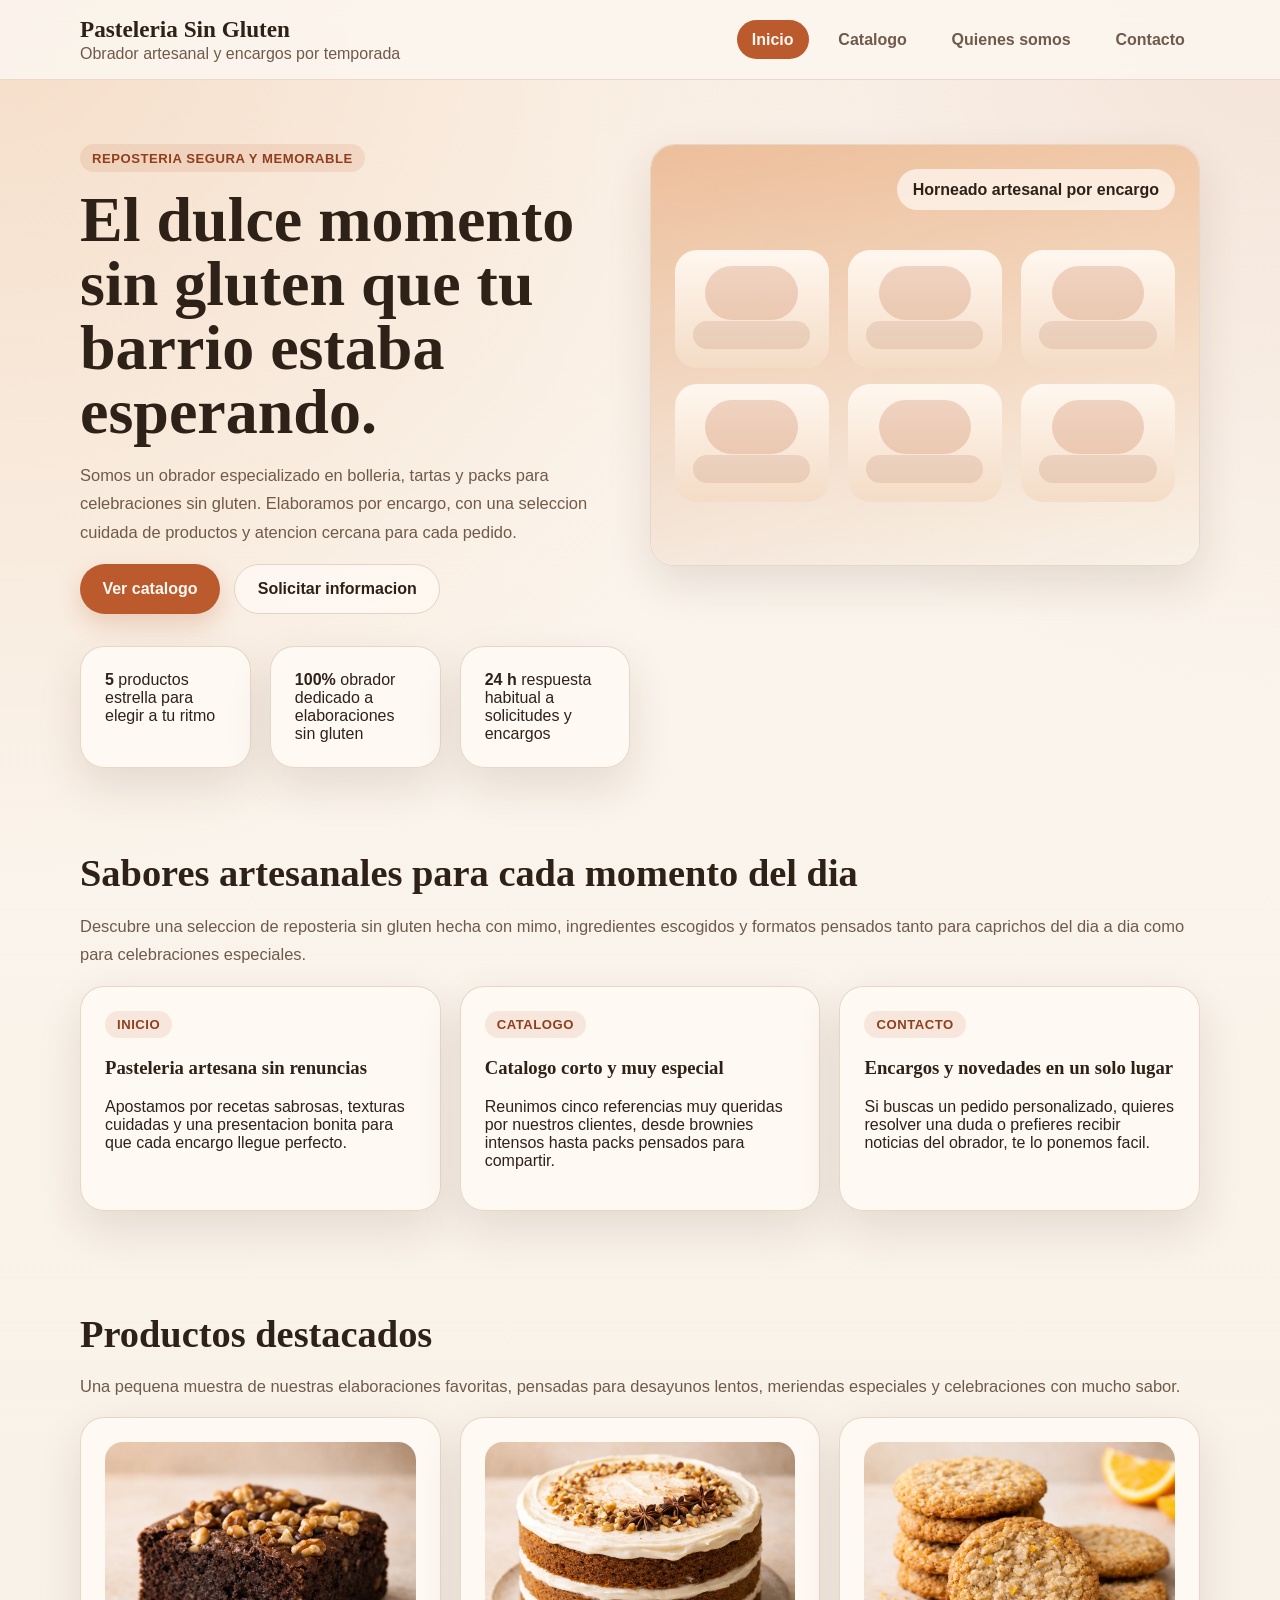
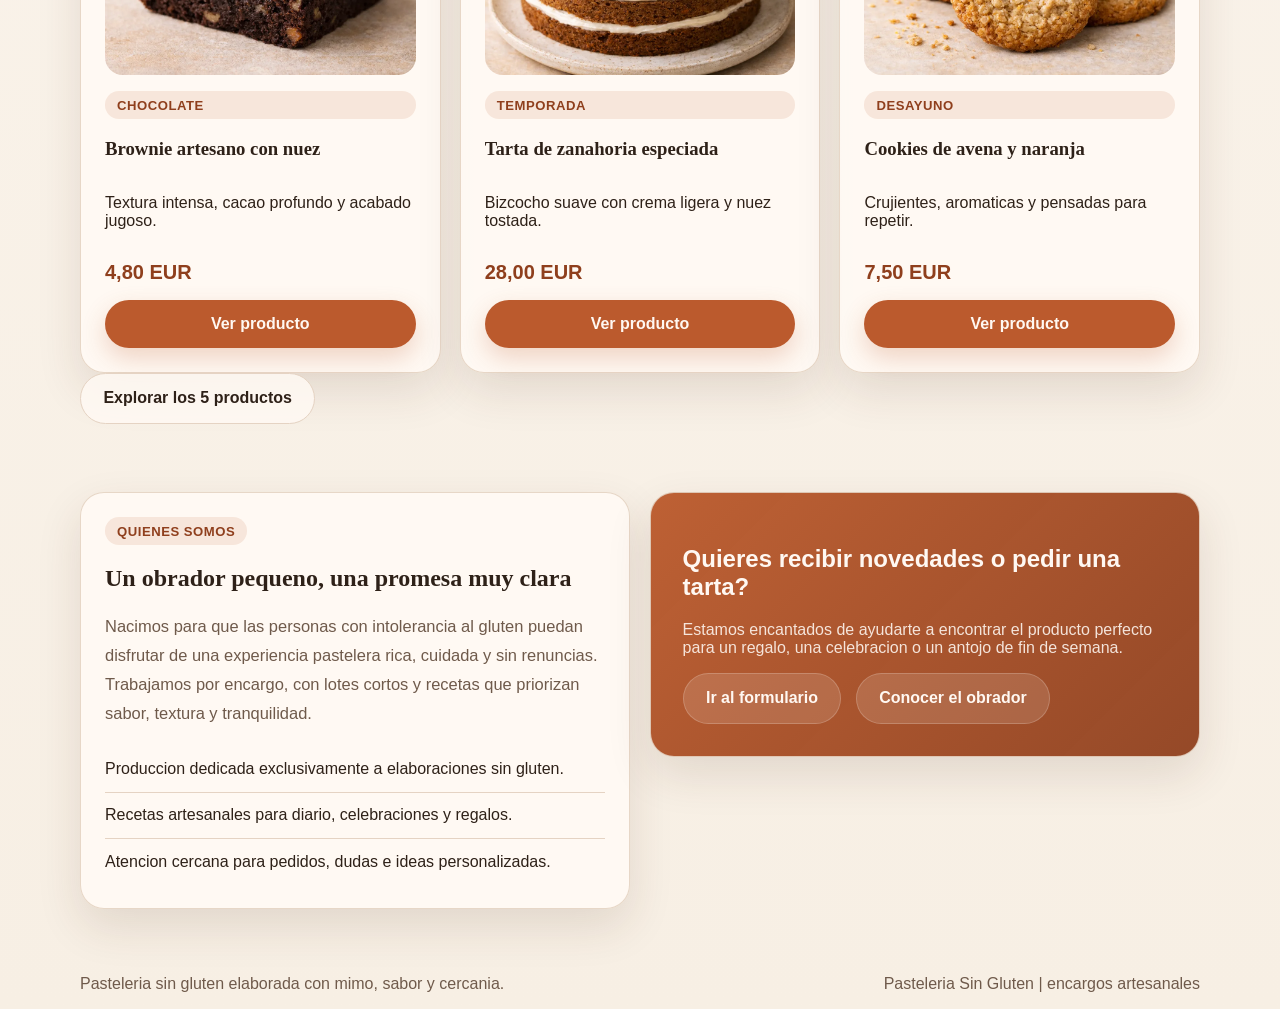
==== demo-analisis-activacion/index.html @ 596aa584 "Añade demo de análisis y activacion" ====
<!doctype html>
<html lang="es">
  <head>
    <meta charset="UTF-8" />
    <meta name="viewport" content="width=device-width, initial-scale=1.0" />
    <title>Pasteleria Sin Gluten | Obrador artesanal en tu barrio</title>
    <meta
      name="description"
      content="Descubre la propuesta de Pasteleria Sin Gluten: reposteria artesanal, catalogo de productos, historia del obrador y contacto para encargos y novedades."
    />
    <link rel="stylesheet" href="assets/styles.css" />
    <script defer src="assets/site.js"></script>
  </head>
  <body>
    <header class="site-header">
      <div class="container header-inner">
        <a class="brand" href="index.html">
          <span class="brand-mark">Pasteleria Sin Gluten</span>
          <span class="brand-subtitle">Obrador artesanal y encargos por temporada</span>
        </a>
        <nav class="main-nav" aria-label="Principal">
          <a href="index.html" aria-current="page">Inicio</a>
          <a href="catalogo.html">Catalogo</a>
          <a href="quienes-somos.html">Quienes somos</a>
          <a href="contacto.html">Contacto</a>
        </nav>
      </div>
    </header>

    <main>
      <section class="hero">
        <div class="container hero-grid">
          <div>
            <span class="eyebrow">Reposteria segura y memorable</span>
            <h1>El dulce momento sin gluten que tu barrio estaba esperando.</h1>
            <p>
              Somos un obrador especializado en bolleria, tartas y packs para
              celebraciones sin gluten. Elaboramos por encargo, con una
              seleccion cuidada de productos y atencion cercana para cada pedido.
            </p>
            <div class="hero-actions">
              <a class="button" href="catalogo.html">Ver catalogo</a>
              <a class="button secondary" href="contacto.html">Solicitar informacion</a>
            </div>
            <div class="metrics" aria-label="Datos destacados">
              <div class="metric">
                <strong>5</strong>
                <span>productos estrella para elegir a tu ritmo</span>
              </div>
              <div class="metric">
                <strong>100%</strong>
                <span>obrador dedicado a elaboraciones sin gluten</span>
              </div>
              <div class="metric">
                <strong>24 h</strong>
                <span>respuesta habitual a solicitudes y encargos</span>
              </div>
            </div>
          </div>

          <div class="hero-card">
            <div class="hero-visual">
              <div class="hero-badge">Horneado artesanal por encargo</div>
              <div class="tray">
                <div class="tray-row">
                  <div class="sweet"></div>
                  <div class="sweet"></div>
                  <div class="sweet"></div>
                </div>
                <div class="tray-row">
                  <div class="sweet"></div>
                  <div class="sweet"></div>
                  <div class="sweet"></div>
                </div>
              </div>
            </div>
          </div>
        </div>
      </section>

      <section>
        <div class="container">
          <div class="section-heading">
            <h2>Sabores artesanales para cada momento del dia</h2>
            <p class="section-copy">
              Descubre una seleccion de reposteria sin gluten hecha con mimo,
              ingredientes escogidos y formatos pensados tanto para caprichos
              del dia a dia como para celebraciones especiales.
            </p>
          </div>
          <div class="cards">
            <article class="card">
              <span class="tag">Inicio</span>
              <h3>Pasteleria artesana sin renuncias</h3>
              <p>
                Apostamos por recetas sabrosas, texturas cuidadas y una
                presentacion bonita para que cada encargo llegue perfecto.
              </p>
            </article>
            <article class="card">
              <span class="tag">Catalogo</span>
              <h3>Catalogo corto y muy especial</h3>
              <p>
                Reunimos cinco referencias muy queridas por nuestros clientes,
                desde brownies intensos hasta packs pensados para compartir.
              </p>
            </article>
            <article class="card">
              <span class="tag">Contacto</span>
              <h3>Encargos y novedades en un solo lugar</h3>
              <p>
                Si buscas un pedido personalizado, quieres resolver una duda o
                prefieres recibir noticias del obrador, te lo ponemos facil.
              </p>
            </article>
          </div>
        </div>
      </section>

      <section>
        <div class="container">
          <div class="section-heading">
            <h2>Productos destacados</h2>
            <p class="section-copy">
              Una pequena muestra de nuestras elaboraciones favoritas, pensadas
              para desayunos lentos, meriendas especiales y celebraciones con
              mucho sabor.
            </p>
          </div>
          <div class="product-grid">
            <article class="product-card">
              <img
                class="product-thumb"
                src="assets/products/brownie-nuez.webp"
                alt="Brownie artesano con nuez"
                loading="lazy"
                decoding="async"
              />
              <span class="tag">Chocolate</span>
              <h3>Brownie artesano con nuez</h3>
              <p>Textura intensa, cacao profundo y acabado jugoso.</p>
              <span class="price">4,80 EUR</span>
              <a class="button" href="productos/brownie-nuez.html" data-product-name="Brownie artesano con nuez" data-placement="home_grid">Ver producto</a>
            </article>
            <article class="product-card">
              <img
                class="product-thumb"
                src="assets/products/tarta-zanahoria.webp"
                alt="Tarta de zanahoria especiada"
                loading="lazy"
                decoding="async"
              />
              <span class="tag">Temporada</span>
              <h3>Tarta de zanahoria especiada</h3>
              <p>Bizcocho suave con crema ligera y nuez tostada.</p>
              <span class="price">28,00 EUR</span>
              <a class="button" href="productos/tarta-zanahoria.html" data-product-name="Tarta de zanahoria especiada" data-placement="home_grid">Ver producto</a>
            </article>
            <article class="product-card">
              <img
                class="product-thumb"
                src="assets/products/cookies-avena-naranja.webp"
                alt="Cookies de avena y naranja"
                loading="lazy"
                decoding="async"
              />
              <span class="tag">Desayuno</span>
              <h3>Cookies de avena y naranja</h3>
              <p>Crujientes, aromaticas y pensadas para repetir.</p>
              <span class="price">7,50 EUR</span>
              <a class="button" href="productos/cookies-avena-naranja.html" data-product-name="Cookies de avena y naranja" data-placement="home_grid">Ver producto</a>
            </article>
          </div>
          <div class="hero-actions">
            <a class="button secondary" href="catalogo.html">Explorar los 5 productos</a>
          </div>
        </div>
      </section>

      <section>
        <div class="container split">
          <article class="story">
            <span class="tag">Quienes somos</span>
            <h2>Un obrador pequeno, una promesa muy clara</h2>
            <p>
              Nacimos para que las personas con intolerancia al gluten puedan
              disfrutar de una experiencia pastelera rica, cuidada y sin
              renuncias. Trabajamos por encargo, con lotes cortos y recetas que
              priorizan sabor, textura y tranquilidad.
            </p>
            <ul class="story-list">
              <li>Produccion dedicada exclusivamente a elaboraciones sin gluten.</li>
              <li>Recetas artesanales para diario, celebraciones y regalos.</li>
              <li>Atencion cercana para pedidos, dudas e ideas personalizadas.</li>
            </ul>
          </article>

          <aside class="panel cta-band">
            <h2>Quieres recibir novedades o pedir una tarta?</h2>
            <p>
              Estamos encantados de ayudarte a encontrar el producto perfecto
              para un regalo, una celebracion o un antojo de fin de semana.
            </p>
            <div class="cta-actions">
              <a class="button secondary" href="contacto.html">Ir al formulario</a>
              <a class="button secondary" href="quienes-somos.html">Conocer el obrador</a>
            </div>
          </aside>
        </div>
      </section>
    </main>

    <footer class="site-footer">
      <div class="container footer-inner">
        <span>Pasteleria sin gluten elaborada con mimo, sabor y cercania.</span>
        <span>Pasteleria Sin Gluten | encargos artesanales</span>
      </div>
    </footer>
  </body>
</html>
---- demo-analisis-activacion/assets/styles.css ----
:root {
  --bg: #f7efe4;
  --surface: #fffaf4;
  --surface-strong: #fff4e8;
  --ink: #2e2118;
  --muted: #6f5a4b;
  --accent: #bb5a2d;
  --accent-dark: #8f3f1d;
  --line: #e5d3c3;
  --shadow: 0 18px 45px rgba(76, 44, 24, 0.12);
  --radius-lg: 24px;
  --radius-md: 16px;
  --content: 1120px;
}

* {
  box-sizing: border-box;
}

html {
  scroll-behavior: smooth;
}

body {
  margin: 0;
  font-family: "Segoe UI", Tahoma, Geneva, Verdana, sans-serif;
  color: var(--ink);
  background:
    radial-gradient(circle at top left, rgba(240, 201, 168, 0.55), transparent 30%),
    radial-gradient(circle at top right, rgba(187, 90, 45, 0.12), transparent 24%),
    linear-gradient(180deg, #fcf6ef 0%, var(--bg) 100%);
}

a {
  color: inherit;
  text-decoration: none;
}

img {
  display: block;
  max-width: 100%;
}

.container {
  width: min(calc(100% - 2rem), var(--content));
  margin: 0 auto;
}

.site-header {
  position: sticky;
  top: 0;
  z-index: 20;
  backdrop-filter: blur(14px);
  background: rgba(252, 246, 239, 0.88);
  border-bottom: 1px solid rgba(229, 211, 195, 0.8);
}

.header-inner,
.footer-inner,
.hero-actions,
.cta-actions,
.main-nav,
.breadcrumbs {
  display: flex;
  flex-wrap: wrap;
  gap: 0.9rem;
}

.header-inner,
.footer-inner {
  justify-content: space-between;
  align-items: center;
  padding: 1rem 0;
}

.brand {
  display: inline-flex;
  flex-direction: column;
  gap: 0.15rem;
}

.brand-mark {
  font-family: Georgia, "Times New Roman", serif;
  font-size: 1.45rem;
  font-weight: 700;
}

.brand-subtitle,
.section-copy,
.hero p,
.page-hero p,
.story p,
.contact-panel p,
.product-copy p,
.footer-inner {
  color: var(--muted);
}

.main-nav a {
  padding: 0.65rem 0.95rem;
  border-radius: 999px;
  color: var(--muted);
  font-weight: 600;
}

.main-nav a:hover,
.main-nav a[aria-current="page"] {
  background: var(--accent);
  color: #fff8f2;
}

.hero,
.page-hero {
  padding: 4rem 0 2rem;
}

.page-hero.compact {
  padding-bottom: 1rem;
}

.hero-grid,
.split,
.product-layout,
.cards,
.product-grid,
.value-grid,
.metrics,
.form-grid,
.tray-row {
  display: grid;
  gap: 1.2rem;
}

.hero-grid,
.split,
.product-layout {
  grid-template-columns: repeat(2, minmax(0, 1fr));
  align-items: start;
}

.cards {
  grid-template-columns: repeat(3, minmax(0, 1fr));
}

.product-grid {
  grid-template-columns: repeat(3, minmax(0, 1fr));
}

.value-grid {
  grid-template-columns: repeat(4, minmax(0, 1fr));
}

.metrics {
  grid-template-columns: repeat(3, minmax(0, 1fr));
  margin-top: 2rem;
}

.form-grid {
  grid-template-columns: repeat(2, minmax(0, 1fr));
}

.tray-row {
  grid-template-columns: repeat(3, minmax(0, 1fr));
}

.eyebrow,
.tag {
  display: inline-flex;
  padding: 0.4rem 0.75rem;
  border-radius: 999px;
  background: rgba(187, 90, 45, 0.12);
  color: var(--accent-dark);
  font-size: 0.82rem;
  font-weight: 700;
  letter-spacing: 0.04em;
  text-transform: uppercase;
}

.hero h1,
.page-hero h1,
.section-heading h2,
.card h3,
.product-card h3,
.story h2,
.contact-panel h2,
.product-copy h1 {
  font-family: Georgia, "Times New Roman", serif;
}

.hero h1,
.page-hero h1 {
  margin: 1rem 0;
  font-size: clamp(2.6rem, 5vw, 4.8rem);
  line-height: 1;
}

.section-heading h2 {
  margin-bottom: 0.6rem;
  font-size: clamp(1.9rem, 3vw, 2.6rem);
}

.hero p,
.page-hero p,
.section-copy,
.story p,
.contact-panel p,
.product-copy p {
  line-height: 1.75;
  font-size: 1.03rem;
}

.button,
button {
  display: inline-flex;
  align-items: center;
  justify-content: center;
  padding: 0.95rem 1.4rem;
  border: none;
  border-radius: 999px;
  background: var(--accent);
  color: #fff8f2;
  font-weight: 700;
  cursor: pointer;
  box-shadow: 0 10px 24px rgba(187, 90, 45, 0.24);
}

.button.secondary {
  background: rgba(255, 250, 244, 0.85);
  color: var(--ink);
  border: 1px solid var(--line);
  box-shadow: none;
}

.hero-card,
.panel,
.card,
.product-card,
.story,
.contact-panel,
.form-shell,
.product-visual,
.metric {
  background: rgba(255, 250, 244, 0.9);
  border: 1px solid rgba(229, 211, 195, 0.9);
  border-radius: var(--radius-lg);
  box-shadow: var(--shadow);
}

.card,
.product-card,
.panel,
.story,
.contact-panel,
.form-shell,
.product-copy,
.product-visual,
.metric {
  padding: 1.5rem;
}

.product-card {
  display: flex;
  flex-direction: column;
}

.product-thumb {
  width: 100%;
  aspect-ratio: 4 / 3;
  object-fit: cover;
  border-radius: 18px;
  margin-bottom: 1rem;
  background: linear-gradient(180deg, #fff7ef, #f4dcc6);
}

.hero-visual {
  min-height: 420px;
  padding: 1.5rem;
  display: grid;
  grid-template-rows: auto 1fr;
  background:
    linear-gradient(160deg, rgba(187, 90, 45, 0.18), rgba(255, 250, 244, 0.2)),
    linear-gradient(180deg, #f8d5b4, #f7efe4);
  border-radius: var(--radius-lg);
}

.hero-badge {
  justify-self: end;
  padding: 0.7rem 1rem;
  border-radius: 999px;
  background: rgba(255, 250, 244, 0.72);
  font-weight: 700;
}

.tray {
  align-self: center;
  display: grid;
  gap: 1rem;
}

.sweet,
.product-stage {
  border-radius: 22px;
  background: linear-gradient(180deg, #fff7ef, #f4dcc6);
  position: relative;
  overflow: hidden;
}

.sweet {
  min-height: 118px;
}

.sweet::before,
.sweet::after,
.product-stage::before,
.product-stage::after {
  content: "";
  position: absolute;
}

.sweet::before {
  inset: auto 12% 16% 12%;
  height: 28px;
  border-radius: 999px;
  background: rgba(143, 63, 29, 0.12);
}

.sweet::after {
  inset: 14% 20% auto 20%;
  height: 54px;
  border-radius: 999px;
  background: rgba(187, 90, 45, 0.22);
}

.price,
.product-price {
  display: block;
  margin: 0.9rem 0 1rem;
  color: var(--accent-dark);
  font-weight: 800;
  font-size: 1.25rem;
}

section {
  padding: 1.2rem 0 3.1rem;
}

.story-list,
.spec-list,
.contact-list {
  list-style: none;
  padding: 0;
  margin: 1.2rem 0 0;
}

.story-list li,
.spec-list li,
.contact-list li {
  padding: 0.85rem 0;
  border-bottom: 1px solid var(--line);
}

.story-list li:last-child,
.spec-list li:last-child,
.contact-list li:last-child {
  border-bottom: none;
}

.breadcrumbs {
  color: var(--muted);
  font-size: 0.95rem;
}

.breadcrumbs span {
  opacity: 0.6;
}

.field {
  display: flex;
  flex-direction: column;
  gap: 0.45rem;
}

.field.full {
  grid-column: 1 / -1;
}

label {
  font-weight: 700;
}

input,
select,
textarea {
  width: 100%;
  padding: 0.95rem 1rem;
  border-radius: 14px;
  border: 1px solid var(--line);
  background: #fffdfa;
  color: var(--ink);
  font: inherit;
}

textarea {
  min-height: 150px;
  resize: vertical;
}

.checkbox {
  display: flex;
  align-items: flex-start;
  gap: 0.75rem;
}

.checkbox input {
  width: 18px;
  height: 18px;
  margin-top: 0.25rem;
}

.product-visual {
  min-height: 420px;
  background:
    radial-gradient(circle at top left, rgba(255, 250, 244, 0.7), transparent 35%),
    linear-gradient(180deg, rgba(240, 201, 168, 0.6), rgba(255, 250, 244, 0.92));
}

.product-stage {
  min-height: 360px;
  height: 100%;
}

.product-stage::before {
  width: 72%;
  height: 72%;
  left: 14%;
  top: 14%;
  border-radius: 32px;
  background: rgba(187, 90, 45, 0.16);
}

.product-stage::after {
  width: 54%;
  height: 30%;
  left: 23%;
  bottom: 18%;
  border-radius: 999px;
  background: rgba(143, 63, 29, 0.22);
}

.product-image {
  width: 100%;
  height: 100%;
  min-height: 360px;
  object-fit: cover;
  border-radius: 22px;
}

.cta-band {
  padding: 2rem;
  background: linear-gradient(135deg, rgba(187, 90, 45, 0.96), rgba(143, 63, 29, 0.95));
  color: #fff8f2;
}

.cta-band p {
  color: rgba(255, 248, 242, 0.88);
}

.cta-band .button.secondary {
  background: rgba(255, 248, 242, 0.14);
  color: #fff8f2;
  border-color: rgba(255, 248, 242, 0.2);
}

@media (max-width: 980px) {
  .hero-grid,
  .split,
  .product-layout,
  .cards,
  .product-grid,
  .value-grid,
  .metrics {
    grid-template-columns: 1fr;
  }
}

@media (max-width: 720px) {
  .header-inner {
    align-items: flex-start;
  }

  .main-nav a {
    flex: 1 1 calc(50% - 0.9rem);
    text-align: center;
  }

  .tray-row,
  .form-grid {
    grid-template-columns: 1fr;
  }
}
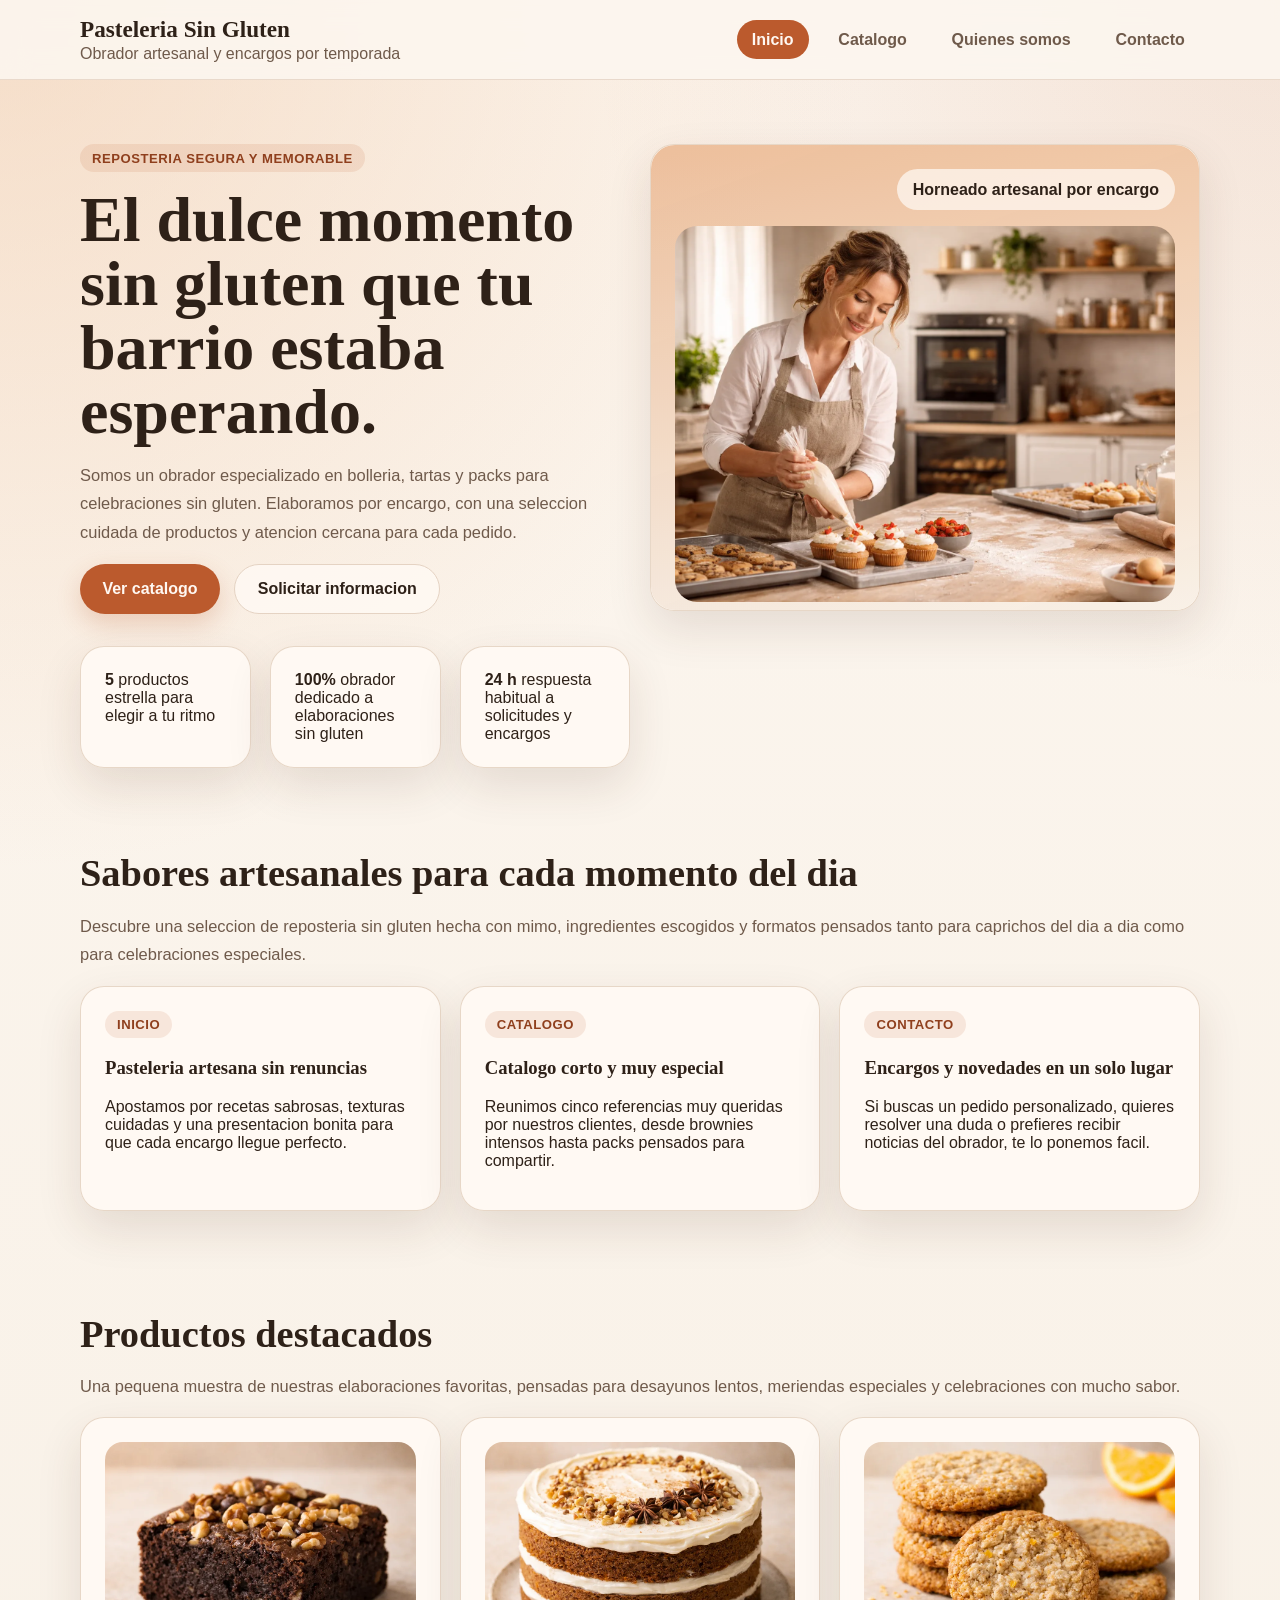
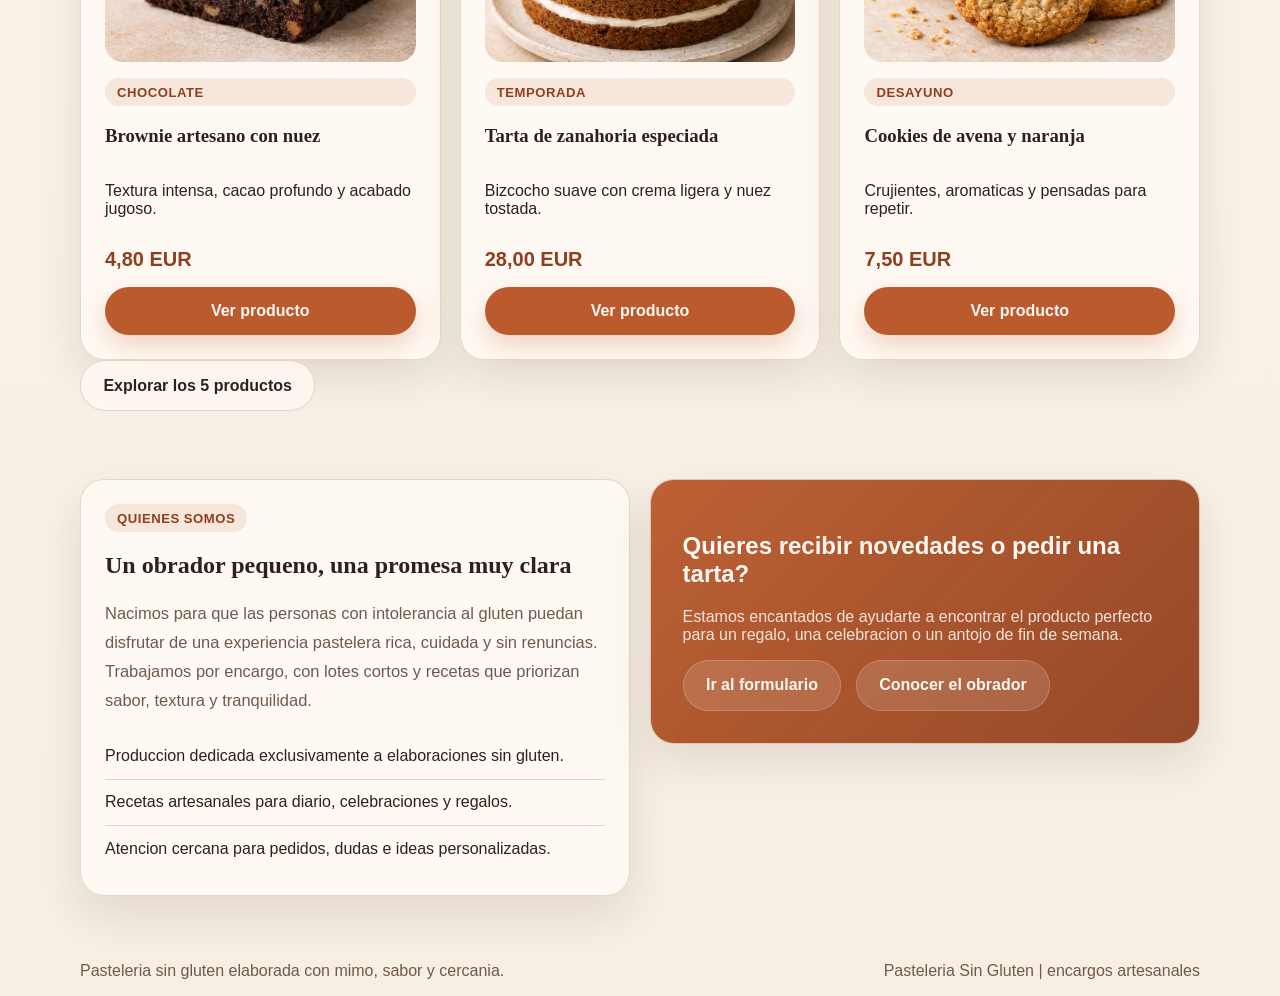
==== commit f5c64490: "Actualiza demo analisis con mejores fotos y guias didácticas" ====
--- a/demo-analisis-activacion/index.html
+++ b/demo-analisis-activacion/index.html
@@ -61,18 +61,14 @@
           <div class="hero-card">
             <div class="hero-visual">
               <div class="hero-badge">Horneado artesanal por encargo</div>
-              <div class="tray">
-                <div class="tray-row">
-                  <div class="sweet"></div>
-                  <div class="sweet"></div>
-                  <div class="sweet"></div>
-                </div>
-                <div class="tray-row">
-                  <div class="sweet"></div>
-                  <div class="sweet"></div>
-                  <div class="sweet"></div>
-                </div>
-              </div>
+              <img
+                class="hero-photo"
+                src="assets/hero/obrador-hero.webp"
+                alt="Obrador artesanal en plena elaboracion"
+                width="1536"
+                height="1024"
+                decoding="async"
+              />
             </div>
           </div>
         </div>
@@ -133,6 +129,8 @@
                 class="product-thumb"
                 src="assets/products/brownie-nuez.webp"
                 alt="Brownie artesano con nuez"
+                width="1024"
+                height="1024"
                 loading="lazy"
                 decoding="async"
               />
@@ -147,6 +145,8 @@
                 class="product-thumb"
                 src="assets/products/tarta-zanahoria.webp"
                 alt="Tarta de zanahoria especiada"
+                width="1024"
+                height="1024"
                 loading="lazy"
                 decoding="async"
               />
@@ -161,6 +161,8 @@
                 class="product-thumb"
                 src="assets/products/cookies-avena-naranja.webp"
                 alt="Cookies de avena y naranja"
+                width="1024"
+                height="1024"
                 loading="lazy"
                 decoding="async"
               />
--- a/demo-analisis-activacion/assets/styles.css
+++ b/demo-analisis-activacion/assets/styles.css
@@ -265,8 +265,9 @@
 
 .product-thumb {
   width: 100%;
-  aspect-ratio: 4 / 3;
+  height: 220px;
   object-fit: cover;
+  object-position: center;
   border-radius: 18px;
   margin-bottom: 1rem;
   background: linear-gradient(180deg, #fff7ef, #f4dcc6);
@@ -283,18 +284,22 @@
   border-radius: var(--radius-lg);
 }
 
+.hero-photo {
+  width: 100%;
+  height: 100%;
+  min-height: 360px;
+  object-fit: cover;
+  object-position: center;
+  border-radius: 22px;
+  margin-top: 1rem;
+}
+
 .hero-badge {
   justify-self: end;
   padding: 0.7rem 1rem;
   border-radius: 999px;
   background: rgba(255, 250, 244, 0.72);
   font-weight: 700;
-}
-
-.tray {
-  align-self: center;
-  display: grid;
-  gap: 1rem;
 }
 
 .sweet,
@@ -497,4 +502,8 @@
   .form-grid {
     grid-template-columns: 1fr;
   }
-}
+
+  .product-thumb {
+    height: 200px;
+  }
+}
